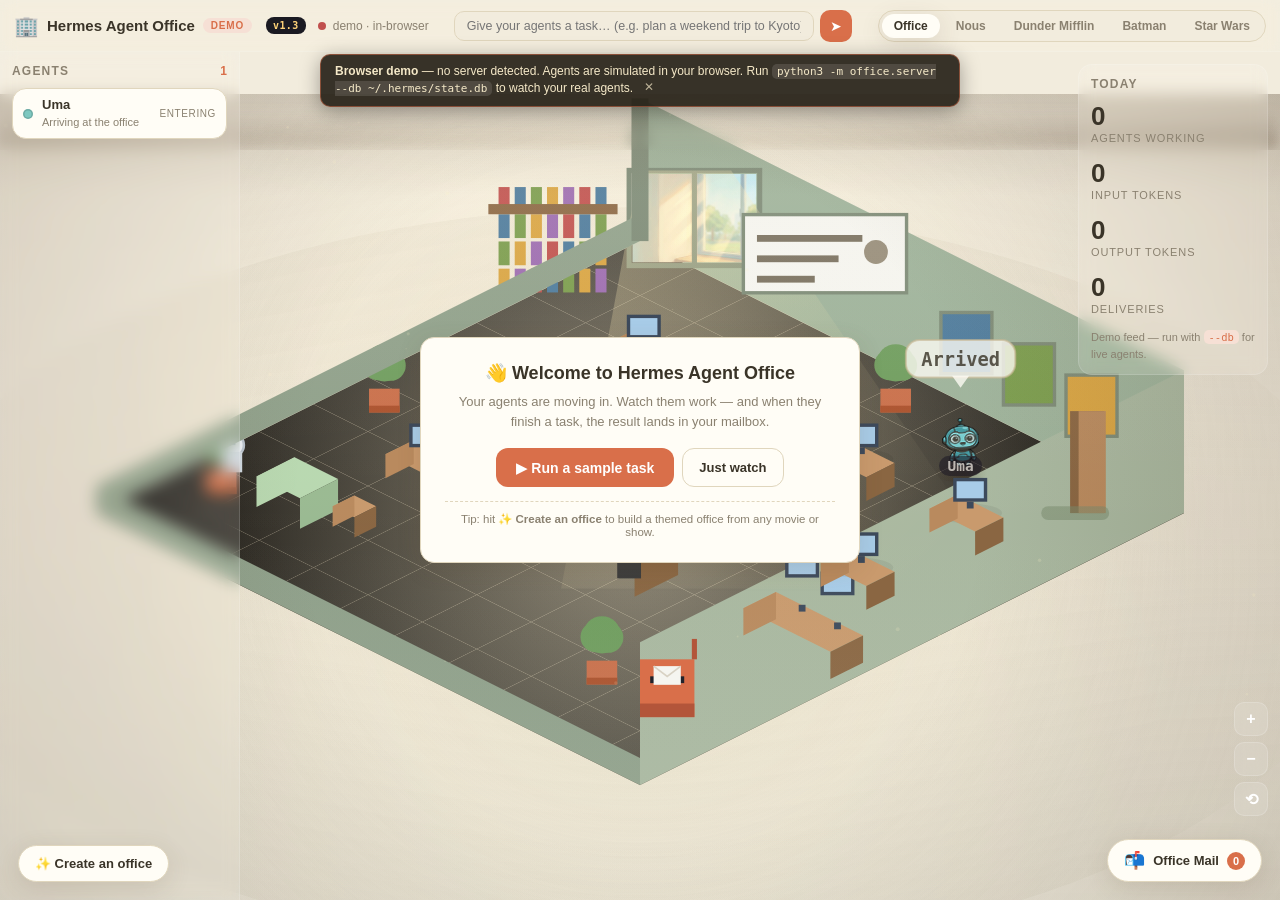
==== web/index.html @ 5b78d140 "fix: force fresh assets — bump cache-bust ?v= to new timestamp, SW fetch cache:no-store + updateViaC" ====
<!DOCTYPE html>
<html lang="en">
<head>
<script>
// force-fresh: drop any stale service worker or cached shell from older builds
(function () {
  if ('serviceWorker' in navigator) {
    navigator.serviceWorker.getRegistrations().then(function (rs) {
      rs.forEach(function (r) { r.unregister(); });
    });
  }
  if ('caches' in window) {
    caches.keys().then(function (ks) {
      ks.forEach(function (k) { caches.delete(k); });
    });
  }
})();
</script>

<meta charset="utf-8">
<meta name="viewport" content="width=device-width, initial-scale=1">
<title>Hermes Agent Office</title>
<link rel="stylesheet" href="style.css?v=1787906982">
<meta property="og:type" content="website">
<meta property="og:title" content="Hermes Agent Office — watch your agents work">
<meta property="og:description" content="Your Hermes agents get an office: 3 art styles, custom offices from any movie or show, real-time work, deliveries in your mailbox. Open source, zero dependencies.">
<meta property="og:image" content="https://raw.githubusercontent.com/33hodl/hermes-agent-office/master/docs/screenshots/montage.png">
<meta name="twitter:card" content="summary_large_image">
<meta name="twitter:title" content="Hermes Agent Office — watch your agents work">
<meta name="twitter:description" content="3 art styles, custom offices from any movie or show, real-time agent work, deliveries in your mailbox. Open source, zero dependencies.">
<meta name="twitter:image" content="https://raw.githubusercontent.com/33hodl/hermes-agent-office/master/docs/screenshots/montage.png">
<link rel="manifest" href="manifest.json">
<meta name="theme-color" content="#0f1117">
<link rel="icon" href="icon.svg" type="image/svg+xml">
</head>
<body data-theme="office">
  <header id="topbar">
    <div class="brand">
      <span class="brand-mark" id="brand-mark">🏢</span>
      <span class="brand-name">Hermes Agent Office</span>
      <span class="badge source-badge" id="source-badge">demo</span>
    </div>
    <div class="topbar-center">
      <span class="live-dot" id="live-dot"></span>
      <span id="live-label">connecting…</span>
    </div>
    <div class="topbar-task">
      <input id="task-input" type="text" placeholder="Give your agents a task… (e.g. plan a weekend trip to Kyoto)" autocomplete="off" />
      <button id="task-send" title="Assign task (Enter)">➤</button>
    </div>
    <div class="topbar-right">

      <nav class="theme-switcher" id="theme-switcher" title="Pick an office">
      <button data-theme-name="office" class="theme-btn active">Office</button>
      <button data-theme-name="nous" class="theme-btn">Nous</button>
      <button data-theme-name="dunder" class="theme-btn">Dunder Mifflin</button>
      <button data-theme-name="batman" class="theme-btn">Batman</button>
      <button data-theme-name="starwars" class="theme-btn">Star Wars</button>
      </nav>
    </div>
  </header>

  <main id="layout">
    <aside id="roster" class="panel">
      <div class="panel-head">
        <h2>Agents</h2>
        <span class="panel-sub" id="roster-count">0</span>
      </div>
      <ul id="roster-list"></ul>
      <div class="panel-foot" id="roster-empty">No agents in the office yet — they're on their way.</div>
    </aside>

    <section id="stage-wrap">
      <div class="zoom-controls">
        <button id="zoom-in" title="Zoom in" aria-label="Zoom in">+</button>
        <button id="zoom-out" title="Zoom out" aria-label="Zoom out">−</button>
        <button id="zoom-reset" title="Reset zoom" aria-label="Reset zoom">⟲</button>
      </div>
      <canvas id="stage"></canvas>
      <div id="stage-hint" class="stage-hint hidden">
        <div class="hint-card">
          <div class="hint-title">The office is open</div>
          <div class="hint-text">Agents will walk in as they start working.
            In demo mode a synthetic day plays out; point the server at your
            Hermes <code>state.db</code> to watch your real agents.</div>
        </div>
      </div>
    </section>

    <aside id="metrics" class="panel">
      <div class="panel-head"><h2>Today</h2></div>
      <div class="metric">
        <div class="metric-value" id="m-working">0</div>
        <div class="metric-label">agents working</div>
      </div>
      <div class="metric">
        <div class="metric-value" id="m-input">0</div>
        <div class="metric-label">input tokens</div>
      </div>
      <div class="metric">
        <div class="metric-value" id="m-output">0</div>
        <div class="metric-label">output tokens</div>
      </div>
      <div class="metric">
        <div class="metric-value" id="m-deliveries">0</div>
        <div class="metric-label">deliveries</div>
      </div>
      <div class="panel-foot" id="mode-note">Demo feed — run with <code>--db</code> for live agents.</div>
    </aside>
  </main>

  <button id="mailbox-btn" class="mailbox-btn" title="Office Mail">
    <span class="mailbox-icon">📬</span>
    <span class="mailbox-label">Office Mail</span>
    <span class="mailbox-count" id="mailbox-count" hidden>0</span>
  </button>

  <div id="toasts"></div>

  <!-- First-run welcome -->
  <div id="welcome" class="welcome hidden">
    <div class="welcome-card">
      <div class="welcome-title">👋 Welcome to Hermes Agent Office</div>
      <div class="welcome-text">Your agents are moving in. Watch them work — and when they finish a task,
        the result lands in your mailbox.</div>
      <div class="welcome-actions">
        <button id="welcome-demo" class="creator-build">▶ Run a sample task</button>
        <button id="welcome-close" class="creator-ghost">Just watch</button>
      </div>
      <div class="welcome-hint">Tip: hit <b>✨ Create an office</b> to build a themed office from any movie or show.</div>
    </div>
  </div>

  <!-- First-run tour -->
  <div id="tour" class="tour hidden">
    <div class="tour-shade"></div>
    <div class="tour-card" id="tour-card">
      <div class="tour-title" id="tour-title"></div>
      <div class="tour-text" id="tour-text"></div>
      <div class="tour-actions">
        <button id="tour-prev" class="creator-ghost hidden">← Back</button>
        <button id="tour-next" class="creator-build">Next →</button>
        <button id="tour-skip" class="creator-ghost">Skip</button>
      </div>
      <div class="tour-dots" id="tour-dots"></div>
    </div>
  </div>

  <!-- Custom office creator -->
  <div id="creator-root"></div>

  <!-- Agent modal -->
  <div id="agent-modal" class="modal hidden" role="dialog" aria-modal="true">
    <div class="modal-backdrop" data-close></div>
    <div class="modal-card agent-card">
      <button class="modal-close" data-close aria-label="Close">✕</button>
      <div class="agent-head">
        <div class="agent-avatar" id="am-avatar"></div>
        <div class="agent-id">
          <div class="agent-name" id="am-name"></div>
          <div class="agent-meta" id="am-meta"></div>
        </div>
        <span class="status-pill" id="am-status"></span>
      </div>
      <div class="agent-now" id="am-now"></div>
      <div class="agent-task" id="am-task"></div>
      <div class="agent-tokens">
        <div class="token-box"><span class="token-num" id="am-tin">0</span><span class="token-lbl">input</span></div>
        <div class="token-box"><span class="token-num" id="am-tout">0</span><span class="token-lbl">output</span></div>
      </div>
      <div class="agent-section-title">Activity plan</div>
      <ol class="steps" id="am-steps"></ol>
      <div class="agent-section-title">Loadout</div>
      <div class="chips" id="am-tools"></div>
      <div class="agent-section-title">Recent deliveries</div>
      <div id="am-log" class="agent-log"></div>
    </div>
  </div>

  <!-- Mailbox modal -->
  <div id="mail-modal" class="modal hidden" role="dialog" aria-modal="true">
    <div class="modal-backdrop" data-close></div>
    <div class="modal-card mail-card">
      <button class="modal-close" data-close aria-label="Close">✕</button>
      <h2 class="mail-title">📬 Office Mail</h2>
      <ul id="mail-list" class="mail-list"></ul>
      <div id="mail-empty" class="mail-empty hidden">Nothing here yet — when an agent finishes a task, the work lands in your mailbox.</div>
    </div>
  </div>

  <script src="custom.js?v=1787906982"></script>
  <script src="creator-html.js?v=1787906982"></script>
  <script src="engine.js?v=1787906982"></script>
  <script src="office-renderer.js?v=1787906982"></script>
  <script src="nous-renderer.js?v=1787906982"></script>
  <script src="dunder-renderer.js?v=1787906982"></script>
  <script src="creator.js?v=1787906982"></script>
  <script src="demo-feed.js?v=1787906982"></script>
  <script src="app.js?v=1787906982"></script>
  <script>
    if ('serviceWorker' in navigator) {
      window.addEventListener('load', () => navigator.serviceWorker.register('sw.js', { updateViaCache: 'none' }).catch(() => {}));
    }
  </script>
</body>
</html>
---- web/style.css ----
/* Hermes Agent Office — chrome styles. Themes swap CSS variables below;
   the canvas itself is themed from JS (web/app.js). */

* { box-sizing: border-box; margin: 0; padding: 0; }

:root {
  --bg: #f2ecdd;
  --panel-bg: #fffdf6;
  --panel-border: #e0d6bd;
  --text: #3a3428;
  --text-dim: #8a8170;
  --accent: #d96f4a;
  --accent-soft: #f6e0d5;
  --good: #4c9a62;
  --bad: #c0504d;
  --shadow: 0 6px 24px rgba(90, 70, 40, .14);
  --radius: 14px;
  --mono: ui-monospace, "SF Mono", "Cascadia Code", Menlo, Consolas, monospace;
  --sans: -apple-system, "Segoe UI", Roboto, "Helvetica Neue", Arial, sans-serif;
}

body[data-theme="nous"] {
  --bg: #0a0a10;
  --panel-bg: #12121b;
  --panel-border: #26263a;
  --text: #e8e8f0;
  --text-dim: #7d7d95;
  --accent: #4d7cf6;
  --accent-soft: #141b33;
  --good: #4ade80;
  --bad: #f87171;
  --shadow: 0 8px 30px rgba(0, 0, 0, .55);
  --radius: 10px;
}

body[data-theme="dunder"] {
  --bg: #d8cdb2;
  --panel-bg: #f5f0e3;
  --panel-border: #c4b693;
  --text: #3d3526;
  --text-dim: #8d8368;
  --accent: #c07c2b;
  --accent-soft: #f0e2c8;
  --good: #4c7a4c;
  --bad: #a33b2e;
  --shadow: 0 6px 24px rgba(80, 60, 30, .18);
  --radius: 8px;
}

html, body { height: 100%; }
body {
  background: var(--bg);
  overflow: hidden;
  color: var(--text);
  font-family: var(--sans);
  overflow: hidden;
  transition: background .35s ease, color .35s ease;
}

/* ---------- top bar ---------- */
#topbar {
  display: flex; align-items: center; justify-content: space-between;
  gap: 12px; padding: 8px 14px;
  background: rgba(255,255,255,0.10);
  -webkit-backdrop-filter: blur(8px) saturate(1.15);
  backdrop-filter: blur(8px) saturate(1.15);
  border-bottom: 1px solid rgba(255,255,255,0.12);
  height: 52px;
}
.brand { display: flex; align-items: center; gap: 8px; min-width: 0; }
.brand-mark { font-size: 20px; }
.brand-name { font-weight: 700; font-size: 15px; white-space: nowrap; }
.source-badge {
  font-size: 10px; text-transform: uppercase; letter-spacing: .08em;
  background: var(--accent-soft); color: var(--accent);
  border-radius: 999px; padding: 2px 8px; font-weight: 700;
}
.topbar-center { display: flex; align-items: center; gap: 7px; color: var(--text-dim); font-size: 12px; }
.live-dot { width: 8px; height: 8px; border-radius: 50%; background: var(--text-dim); }
.live-dot.live { background: var(--good); box-shadow: 0 0 8px var(--good); }
.live-dot.dead { background: var(--bad); }
.theme-switcher { display: flex; gap: 4px; background: var(--bg); border: 1px solid var(--panel-border); border-radius: 999px; padding: 3px; }
.theme-btn {
  border: 0; background: transparent; color: var(--text-dim);
  font-size: 12px; font-weight: 600; padding: 5px 12px; border-radius: 999px;
  cursor: pointer; transition: all .15s ease;
}
.theme-btn:hover { color: var(--text); }
.theme-btn.active { background: var(--panel-bg); color: var(--text); box-shadow: var(--shadow); }

/* ---------- layout ---------- */
#layout {
  position: relative;
  display: grid;
  grid-template-columns: 240px 1fr 200px;
  height: calc(100vh - 52px);
}
#layout > * { z-index: 2; }

#stage { display: block; width: 100%; height: 100%; }
#roster, #metrics {
  overflow-y: auto;
  padding: 12px;
  background: rgba(255,255,255,0.14);
  -webkit-backdrop-filter: blur(8px) saturate(1.15);
  backdrop-filter: blur(8px) saturate(1.15);
  border-right: 1px solid rgba(255,255,255,0.14);
}
#metrics {
  position: absolute;
  top: 12px;
  right: 12px;
  width: 190px;
  max-height: calc(100% - 24px);
  overflow-y: auto;
  padding: 12px;
  background: rgba(255,255,255,0.14);
  -webkit-backdrop-filter: blur(8px) saturate(1.15);
  backdrop-filter: blur(8px) saturate(1.15);
  border: 1px solid rgba(255,255,255,0.14);
  border-radius: 14px;
  z-index: 3;
}
#stage-wrap {
  position: absolute;
  inset: 42px 0 0 0;
  overflow: hidden;
  z-index: 1;
}
#stage { display: block; width: 100%; height: 100%; }
#stage {
  position: absolute;
  inset: 0;
  display: block;
  width: 100%;
  height: 100%;
}

.panel-head { display: flex; align-items: baseline; justify-content: space-between; margin-bottom: 10px; }
.panel-head h2 { font-size: 12px; text-transform: uppercase; letter-spacing: .1em; color: var(--text-dim); font-weight: 700; }
.panel-sub { font-size: 12px; color: var(--accent); font-weight: 700; }
.panel-foot { font-size: 11px; color: var(--text-dim); margin-top: 12px; line-height: 1.5; }
.panel-foot code, .hint-text code { background: var(--accent-soft); color: var(--accent); padding: 1px 5px; border-radius: 5px; font-family: var(--mono); font-size: 10.5px; }

/* roster */
#roster-list { list-style: none; display: flex; flex-direction: column; gap: 6px; }
.roster-item {
  display: flex; gap: 9px; align-items: center;
  background: var(--panel-bg); border: 1px solid var(--panel-border);
  border-radius: var(--radius); padding: 8px 10px; cursor: pointer;
  transition: border-color .15s ease, transform .1s ease;
}
.roster-item:hover { border-color: var(--accent); transform: translateX(2px); }
.roster-item .dot { width: 10px; height: 10px; border-radius: 50%; flex: none; box-shadow: inset 0 0 0 1.5px rgba(0,0,0,.15); }
.roster-item .r-info { min-width: 0; flex: 1; }
.roster-item .r-name { font-size: 13px; font-weight: 700; display: flex; align-items: center; gap: 6px; }
.roster-item .r-status { font-size: 11px; color: var(--text-dim); white-space: nowrap; overflow: hidden; text-overflow: ellipsis; }
.roster-item .r-state { font-size: 10px; text-transform: uppercase; letter-spacing: .06em; color: var(--text-dim); }
.roster-item .r-state.working { color: var(--accent); }
.roster-item .r-state.idle { color: var(--text-dim); }
.roster-item .r-state.thinking, .roster-item .r-state.tool { color: var(--good); }

/* metrics */
.metric { margin-bottom: 14px; }
.metric-value { font-size: 26px; font-weight: 800; font-variant-numeric: tabular-nums; }
.metric-label { font-size: 11px; text-transform: uppercase; letter-spacing: .08em; color: var(--text-dim); }

/* ---------- stage hint ---------- */
.stage-hint {
  position: absolute; inset: 0; display: flex; align-items: center; justify-content: center;
  pointer-events: none;
}
.hint-card {
  background: var(--panel-bg); border: 1px solid var(--panel-border);
  border-radius: var(--radius); padding: 18px 22px; max-width: 340px;
  box-shadow: var(--shadow); text-align: center;
}
.hint-title { font-weight: 800; font-size: 15px; margin-bottom: 6px; }
.hint-text { font-size: 12.5px; color: var(--text-dim); line-height: 1.55; }
.hidden { display: none !important; }

/* ---------- mailbox widget ---------- */
.mailbox-btn {
  position: fixed; right: 18px; bottom: 18px; z-index: 40;
  display: flex; align-items: center; gap: 8px;
  background: var(--panel-bg); color: var(--text);
  border: 1px solid var(--panel-border); border-radius: 999px;
  padding: 10px 16px; cursor: pointer; box-shadow: var(--shadow);
  font-size: 13px; font-weight: 700; font-family: var(--sans);
  transition: transform .12s ease, border-color .15s ease;
}
.mailbox-btn:hover { transform: translateY(-2px); border-color: var(--accent); }
.mailbox-icon { font-size: 17px; }
.mailbox-count {
  background: var(--accent); color: #fff; border-radius: 999px;
  font-size: 11px; min-width: 18px; height: 18px; display: inline-flex;
  align-items: center; justify-content: center; padding: 0 5px; font-weight: 800;
}

/* ---------- toasts ---------- */
#toasts { position: fixed; right: 18px; bottom: 72px; z-index: 50; display: flex; flex-direction: column; gap: 8px; }
.toast {
  display: flex; gap: 10px; align-items: flex-start;
  background: var(--panel-bg); border: 1px solid var(--panel-border);
  border-left: 4px solid var(--accent);
  border-radius: var(--radius); box-shadow: var(--shadow);
  padding: 10px 14px; width: 300px; animation: toast-in .25s ease;
}
.toast .t-avatar { width: 30px; height: 30px; border-radius: 50%; flex: none; display: flex; align-items: center; justify-content: center; font-size: 15px; color: #fff; font-weight: 800; }
.toast .t-title { font-weight: 800; font-size: 12.5px; }
.toast .t-sub { font-size: 11.5px; color: var(--text-dim); line-height: 1.4; margin-top: 2px; }
@keyframes toast-in { from { opacity: 0; transform: translateY(8px); } to { opacity: 1; transform: none; } }
.toast.out { opacity: 0; transform: translateY(6px); transition: all .3s ease; }

/* ---------- modals ---------- */
.modal { position: fixed; inset: 0; z-index: 60; display: flex; align-items: center; justify-content: center; }
.modal-backdrop { position: absolute; inset: 0; background: rgba(20, 16, 8, .45); backdrop-filter: blur(2px); }
.modal-card {
  position: relative; background: var(--panel-bg); color: var(--text);
  border: 1px solid var(--panel-border); border-radius: var(--radius);
  box-shadow: var(--shadow); width: min(480px, calc(100vw - 40px));
  max-height: min(620px, calc(100vh - 60px)); overflow-y: auto; padding: 20px;
  animation: modal-in .18s ease;
}
@keyframes modal-in { from { opacity: 0; transform: scale(.97) translateY(6px); } to { opacity: 1; transform: none; } }
.modal-close {
  position: absolute; top: 10px; right: 12px; border: 0; background: transparent;
  color: var(--text-dim); font-size: 15px; cursor: pointer; padding: 4px 6px; border-radius: 8px;
}
.modal-close:hover { color: var(--text); background: var(--accent-soft); }

/* agent modal */
.agent-head { display: flex; gap: 14px; align-items: center; margin-bottom: 12px; }
.agent-avatar {
  width: 58px; height: 58px; border-radius: 16px; flex: none;
  display: flex; align-items: center; justify-content: center;
  font-size: 30px; color: #fff; font-weight: 800;
  box-shadow: inset 0 0 0 2px rgba(255,255,255,.25);
}
.agent-name { font-size: 19px; font-weight: 800; }
.agent-meta { font-size: 12px; color: var(--text-dim); margin-top: 2px; }
.status-pill {
  margin-left: auto; font-size: 11px; font-weight: 800; text-transform: uppercase;
  letter-spacing: .06em; padding: 4px 10px; border-radius: 999px;
  background: var(--accent-soft); color: var(--accent); white-space: nowrap;
}
.status-pill.working { background: var(--accent-soft); color: var(--accent); }
.status-pill.idle { background: var(--panel-border); color: var(--text-dim); }
.status-pill.thinking, .status-pill.tool { background: rgba(76, 154, 98, .14); color: var(--good); }
.status-pill.delivering { background: rgba(192, 80, 77, .12); color: var(--bad); }
.agent-now { font-size: 13.5px; margin-bottom: 8px; line-height: 1.5; }
.agent-task {
  font-size: 12.5px; color: var(--text-dim); background: var(--bg);
  border: 1px solid var(--panel-border); border-radius: 10px; padding: 8px 12px; margin-bottom: 14px;
  line-height: 1.5;
}
.agent-tokens { display: flex; gap: 8px; margin-bottom: 14px; }
.token-box {
  flex: 1; background: var(--bg); border: 1px solid var(--panel-border);
  border-radius: 10px; padding: 8px 12px; text-align: center;
}
.token-num { font-size: 18px; font-weight: 800; font-variant-numeric: tabular-nums; display: block; }
.token-lbl { font-size: 10px; text-transform: uppercase; letter-spacing: .08em; color: var(--text-dim); }
.agent-section-title { font-size: 11px; text-transform: uppercase; letter-spacing: .1em; color: var(--text-dim); font-weight: 700; margin: 10px 0 6px; }
.steps { list-style: none; display: flex; flex-direction: column; gap: 4px; }
.steps li { font-size: 12.5px; display: flex; align-items: center; gap: 8px; color: var(--text-dim); }
.steps li.done { color: var(--text); }
.steps li .step-mark { width: 16px; height: 16px; border-radius: 50%; border: 1.5px solid var(--panel-border); display: inline-flex; align-items: center; justify-content: center; font-size: 9px; flex: none; }
.steps li.done .step-mark { background: var(--good); border-color: var(--good); color: #fff; }
.steps li.now .step-mark { border-color: var(--accent); animation: pulse 1.2s infinite; }
@keyframes pulse { 50% { box-shadow: 0 0 0 4px var(--accent-soft); } }
.chips { display: flex; flex-wrap: wrap; gap: 6px; }
.chips .chip {
  font-size: 11px; font-weight: 600; background: var(--accent-soft); color: var(--accent);
  border-radius: 999px; padding: 4px 10px; font-family: var(--mono);
}

/* mail modal */
.mail-title { font-size: 17px; margin-bottom: 12px; }
.mail-list { list-style: none; display: flex; flex-direction: column; gap: 8px; }
.mail-item {
  border: 1px solid var(--panel-border); border-radius: var(--radius);
  padding: 10px 12px; cursor: pointer; background: var(--panel-bg);
  transition: border-color .15s ease;
}
.mail-item:hover { border-color: var(--accent); }
.mail-item.unread { border-left: 4px solid var(--accent); }
.mail-item .m-head { display: flex; align-items: center; gap: 8px; margin-bottom: 5px; }
.mail-item .m-avatar { width: 22px; height: 22px; border-radius: 50%; color: #fff; font-size: 11px; font-weight: 800; display: inline-flex; align-items: center; justify-content: center; flex: none; }
.mail-item .m-agent { font-weight: 800; font-size: 12.5px; }
.mail-item .m-when { margin-left: auto; font-size: 11px; color: var(--text-dim); }
.mail-item .m-title { font-size: 12.5px; font-weight: 700; margin-bottom: 3px; }
.mail-item .m-content { font-size: 12px; color: var(--text-dim); line-height: 1.5; display: -webkit-box; -webkit-line-clamp: 3; -webkit-box-orient: vertical; overflow: hidden; }
.mail-item.open .m-content { -webkit-line-clamp: unset; }
.mail-empty { font-size: 13px; color: var(--text-dim); text-align: center; padding: 30px 10px; line-height: 1.6; }

/* responsive */
@media (max-width: 900px) {
  #layout { grid-template-columns: 190px 1fr; }
  #metrics { display: none; }
  .brand-name { display: none; }
}

/* ---------- per-theme typography accents ---------- */
body[data-theme="nous"] {
  --sans: ui-monospace, "SF Mono", "Cascadia Code", Menlo, Consolas, monospace;
  --mono: ui-monospace, "SF Mono", "Cascadia Code", Menlo, Consolas, monospace;
}
body[data-theme="nous"] .brand-name { letter-spacing: .12em; text-transform: uppercase; font-size: 13px; }
body[data-theme="nous"] .panel-head h2 { color: var(--accent); letter-spacing: .18em; }
body[data-theme="nous"] #topbar { border-bottom-color: #26263a; }
body[data-theme="nous"] .mailbox-btn { border-color: #3a3a5a; }

body[data-theme="dunder"] {
  --sans: "Trebuchet MS", "Segoe UI", Roboto, sans-serif;
}
body[data-theme="dunder"] .brand-name { font-weight: 800; letter-spacing: .02em; }
body[data-theme="dunder"] .panel-head h2 { font-family: var(--mono); letter-spacing: .14em; }
body[data-theme="dunder"] #topbar { border-bottom: 3px solid #a3764a; }
body[data-theme="dunder"] .roster-item { border-radius: 6px; border-width: 2px; }
body[data-theme="dunder"] .mailbox-btn { border-radius: 10px; border-width: 2px; border-color: #a3764a; }

body[data-theme="office"] .brand-name { font-weight: 800; }

/* ---------- creator panel ---------- */
#creator-btn-wrap { position: fixed; left: 18px; bottom: 18px; z-index: 40; }
.creator-btn {
  background: var(--panel-bg); color: var(--text);
  border: 1px solid var(--panel-border); border-radius: 999px;
  padding: 10px 16px; cursor: pointer; box-shadow: var(--shadow);
  font-size: 13px; font-weight: 700; font-family: var(--sans);
  transition: transform .12s ease, border-color .15s ease;
}
.creator-btn:hover { transform: translateY(-2px); border-color: var(--accent); }
.creator-card { width: min(560px, calc(100vw - 40px)); }
.creator-title { font-size: 19px; margin-bottom: 4px; }
.creator-sub { font-size: 12.5px; color: var(--text-dim); margin-bottom: 16px; line-height: 1.5; }
.creator-field { margin-bottom: 12px; }
.creator-field label { display: block; font-size: 11.5px; font-weight: 700; text-transform: uppercase; letter-spacing: .06em; color: var(--text-dim); margin-bottom: 5px; }
.creator-field .dim { text-transform: none; letter-spacing: 0; font-weight: 500; color: var(--text-dim); }
.creator-field input[type="text"], .creator-field select {
  width: 100%; padding: 9px 11px; border-radius: 10px;
  border: 1px solid var(--panel-border); background: var(--bg); color: var(--text);
  font-size: 13.5px; font-family: var(--sans); outline: none;
}
.creator-field input[type="text"]:focus, .creator-field select:focus { border-color: var(--accent); }
.creator-field input[type="color"] { width: 100%; height: 38px; border: 1px solid var(--panel-border); border-radius: 10px; background: var(--bg); cursor: pointer; padding: 3px; }
.creator-row { display: flex; gap: 10px; }
.creator-row .creator-field { flex: 1; }
.check-row { display: flex !important; align-items: center; gap: 8px; font-size: 13px !important; text-transform: none !important; letter-spacing: 0 !important; color: var(--text) !important; font-weight: 600 !important; cursor: pointer; }
.check-row input { width: 16px; height: 16px; accent-color: var(--accent); }
.creator-actions { display: flex; gap: 8px; margin-top: 16px; flex-wrap: wrap; }
.creator-build {
  background: var(--accent); color: #fff; border: 0; border-radius: 12px;
  padding: 11px 20px; font-size: 14px; font-weight: 800; cursor: pointer;
  font-family: var(--sans); transition: transform .12s ease, opacity .15s ease;
}
.creator-build:hover { transform: translateY(-1px); }
.creator-build:disabled { opacity: .55; cursor: wait; }
.creator-ghost {
  background: var(--panel-bg); color: var(--text); border: 1px solid var(--panel-border);
  border-radius: 12px; padding: 11px 16px; font-size: 13px; font-weight: 700; cursor: pointer;
  font-family: var(--sans);
}
.creator-ghost:hover { border-color: var(--accent); }
.creator-status { margin-top: 12px; font-size: 12.5px; color: var(--text-dim); min-height: 16px; line-height: 1.5; }
.creator-status.err { color: var(--bad); }
.creator-tip { margin-top: 14px; font-size: 11.5px; color: var(--text-dim); border-top: 1px dashed var(--panel-border); padding-top: 10px; line-height: 1.5; }

/* topbar right cluster */
.topbar-right { display: flex; align-items: center; gap: 8px; }
.mute-btn:hover { color: var(--text); background: var(--accent-soft); }

/* welcome overlay */
.welcome { position: fixed; inset: 0; z-index: 55; display: flex; align-items: center; justify-content: center; }
.welcome-card {
  background: var(--panel-bg); border: 1px solid var(--panel-border); border-radius: var(--radius);
  box-shadow: var(--shadow); width: min(440px, calc(100vw - 40px)); padding: 24px; text-align: center;
  animation: modal-in .2s ease;
}
.welcome-title { font-size: 18px; font-weight: 800; margin-bottom: 8px; }
.welcome-text { font-size: 13px; color: var(--text-dim); line-height: 1.55; margin-bottom: 16px; }
.welcome-actions { display: flex; gap: 8px; justify-content: center; margin-bottom: 14px; }
.welcome-hint { font-size: 11.5px; color: var(--text-dim); border-top: 1px dashed var(--panel-border); padding-top: 10px; }
.visitor-chip {
  font-size: 9px; text-transform: uppercase; letter-spacing: .05em; font-weight: 800;
  background: rgba(180,130,40,.16); color: #b07f1e; border-radius: 6px; padding: 1px 5px; margin-left: 4px;
  vertical-align: 1px;
}

.agent-log { display: flex; flex-direction: column; gap: 4px; }
.log-row { font-size: 12px; color: var(--text); background: var(--bg); border: 1px solid var(--panel-border); border-radius: 8px; padding: 6px 9px; line-height: 1.4; }
.log-row.dim { color: var(--text-dim); }
.log-when { color: var(--text-dim); font-size: 10.5px; font-family: var(--mono); margin-right: 8px; }

/* task bar */
.topbar-task { display: flex; align-items: center; gap: 6px; margin-left: auto; margin-right: 14px; }
.topbar-task input {
  width: min(360px, 30vw); background: var(--bg); color: var(--text);
  border: 1px solid var(--panel-border); border-radius: 10px; padding: 7px 12px;
  font-size: 12.5px; outline: none; transition: border-color .15s;
}
.topbar-task input:focus { border-color: var(--accent, #d96f4a); }
#task-send {
  background: var(--accent, #d96f4a); color: #fff; border: 0; border-radius: 10px;
  width: 32px; height: 32px; font-size: 14px; cursor: pointer;
}
#task-send:hover { filter: brightness(1.1); }

/* tour */
.tour { position: fixed; inset: 0; z-index: 60; }
.tour-shade { position: absolute; inset: 0; background: rgba(10,10,16,.55); }
.tour-card {
  position: fixed; left: 50%; bottom: 40px; transform: translateX(-50%);
  background: var(--panel-bg); border: 1px solid var(--panel-border); border-radius: var(--radius);
  box-shadow: var(--shadow); width: min(430px, calc(100vw - 40px)); padding: 20px 22px; z-index: 2;
  animation: modal-in .18s ease;
}
.tour-title { font-size: 16px; font-weight: 800; margin-bottom: 6px; }
.tour-text { font-size: 13px; color: var(--text-dim); line-height: 1.55; margin-bottom: 14px; }
.tour-actions { display: flex; gap: 8px; align-items: center; }
.tour-actions .creator-build { margin-left: auto; }
.tour-dots { display: flex; gap: 6px; margin-top: 12px; justify-content: center; }
.tour-dot { width: 7px; height: 7px; border-radius: 50%; background: var(--panel-border); }
.tour-dot.on { background: var(--accent, #d96f4a); }
.tour-spot {
  position: fixed; z-index: 61; border-radius: 12px; pointer-events: none;
  box-shadow: 0 0 0 3px var(--accent, #d96f4a), 0 0 24px rgba(217,111,74,.5);
  animation: pulse-spot 1.2s ease infinite alternate;
}
@keyframes pulse-spot { from { box-shadow: 0 0 0 3px var(--accent, #d96f4a), 0 0 14px rgba(217,111,74,.35); } to { box-shadow: 0 0 0 3px var(--accent, #d96f4a), 0 0 30px rgba(217,111,74,.7); } }

/* mail copy */
.m-actions { margin-top: 8px; }
.m-copy {
  background: transparent; border: 1px solid var(--panel-border); color: var(--text-dim);
  border-radius: 8px; padding: 4px 10px; font-size: 11.5px; cursor: pointer;
}
.m-copy:hover { color: var(--text); border-color: var(--accent, #d96f4a); }

/* responsive */
@media (max-width: 1080px) {
  .topbar-task input { width: 200px; }
}
@media (max-width: 860px) {
  /* single-column mobile layout: office fills everything */
  #layout {
    grid-template-columns: 1fr;
    height: calc(100vh - 96px);
  }
  #roster, #metrics { display: none; }  /* hidden on mobile; agents visible in-canvas */
  #stage-wrap { inset: 96px 0 0 0; }
  #stage { width: 100%; height: 100%; }
  /* topbar: 3 compact rows (brand | task | theme tabs) */
  #topbar {
    flex-wrap: wrap;
    height: auto;
    min-height: 96px;
    padding: 6px 8px;
    gap: 4px 8px;
    align-content: flex-start;
  }
  .brand { flex: 0 0 auto; }
  .brand-name { display: none; }
  .brand-mark { font-size: 18px; }
  #topbar .badge { font-size: 9px; padding: 1px 5px; }
  .topbar-center { order: 2; flex: 1 1 auto; justify-content: flex-start; }
  .topbar-center #live-label { font-size: 10px; white-space: nowrap; }
  .topbar-right { order: 3; flex: 0 0 auto; }
  .topbar-task {
    order: 4;
    flex: 1 1 100%;
    margin: 2px 0 0;
  }
  .topbar-task input {
    width: 100%;
    font-size: 12px;
    padding: 7px 10px;
    border-radius: 10px;
  }
  /* theme tabs: always visible, horizontally scrollable */
  .theme-switcher {
    order: 5;
    flex: 1 1 100%;
    display: flex;
    gap: 6px;
    overflow-x: auto;
    -webkit-overflow-scrolling: touch;
    padding: 2px 0 4px;
    scrollbar-width: none;
  }
  .theme-switcher::-webkit-scrollbar { display: none; }
  .theme-btn {
    flex: 0 0 auto;
    font-size: 11px;
    padding: 5px 12px;
    white-space: nowrap;
  }
  #mute-btn { font-size: 14px; }
  /* zoom controls bigger + reachable */
  .zoom-controls { right: 10px; bottom: 88px; }
  .zoom-controls button { width: 42px; height: 42px; font-size: 20px; }
  /* welcome modal scales to mobile */
  .welcome-card { width: calc(100vw - 32px); padding: 18px; }
  .welcome-title { font-size: 16px; }
  .welcome-text { font-size: 12px; }
  /* offline banner fits */
  .offline-banner { top: 100px; font-size: 10.5px; padding: 6px 10px; max-width: calc(100vw - 20px); }
  /* tour fits */
  .tour-card { width: calc(100vw - 32px); bottom: 16px; }
  /* bottom action buttons stay reachable */
  .bottom-bar { position: fixed; bottom: 0; left: 0; right: 0; z-index: 20; }
}

.offline-banner {
  position: fixed; top: 54px; left: 50%; transform: translateX(-50%); z-index: 50;
  background: rgba(40,34,24,.92); color: #f5e9c8; border: 1px solid rgba(217,111,74,.5);
  border-radius: 10px; padding: 8px 14px; font-size: 12px; max-width: 92vw;
  box-shadow: 0 4px 20px rgba(0,0,0,.35); line-height: 1.45;
}
.offline-banner code { background: rgba(255,255,255,.12); padding: 1px 5px; border-radius: 5px; font-size: 11px; }

.banner-x {
  background: transparent; border: 0; color: inherit; cursor: pointer;
  font-size: 12px; margin-left: 8px; opacity: .7; vertical-align: 1px;
}
.banner-x:hover { opacity: 1; }

/* zoom controls */
.zoom-controls {
  position: absolute;
  right: 12px;
  bottom: 84px;
  display: flex;
  flex-direction: column;
  gap: 6px;
  z-index: 15;
}
.zoom-controls button {
  width: 34px; height: 34px;
  border-radius: 10px;
  border: 1px solid rgba(255,255,255,0.18);
  background: rgba(255,255,255,0.12);
  -webkit-backdrop-filter: blur(8px);
  backdrop-filter: blur(8px);
  color: #fff; font-size: 16px; font-weight: 700;
  cursor: pointer;
}
.zoom-controls button:hover { background: rgba(255,255,255,0.22); }
@media (max-width: 860px) {
  .zoom-controls { right: 8px; bottom: 76px; }
}

.ver-badge {
  display: inline-block;
  margin-left: 6px;
  padding: 1px 7px;
  border-radius: 8px;
  background: #1a1a22;
  color: #ffd479;
  font: 700 10px/1.5 ui-monospace, monospace;
  vertical-align: middle;
  letter-spacing: 0.4px;
}
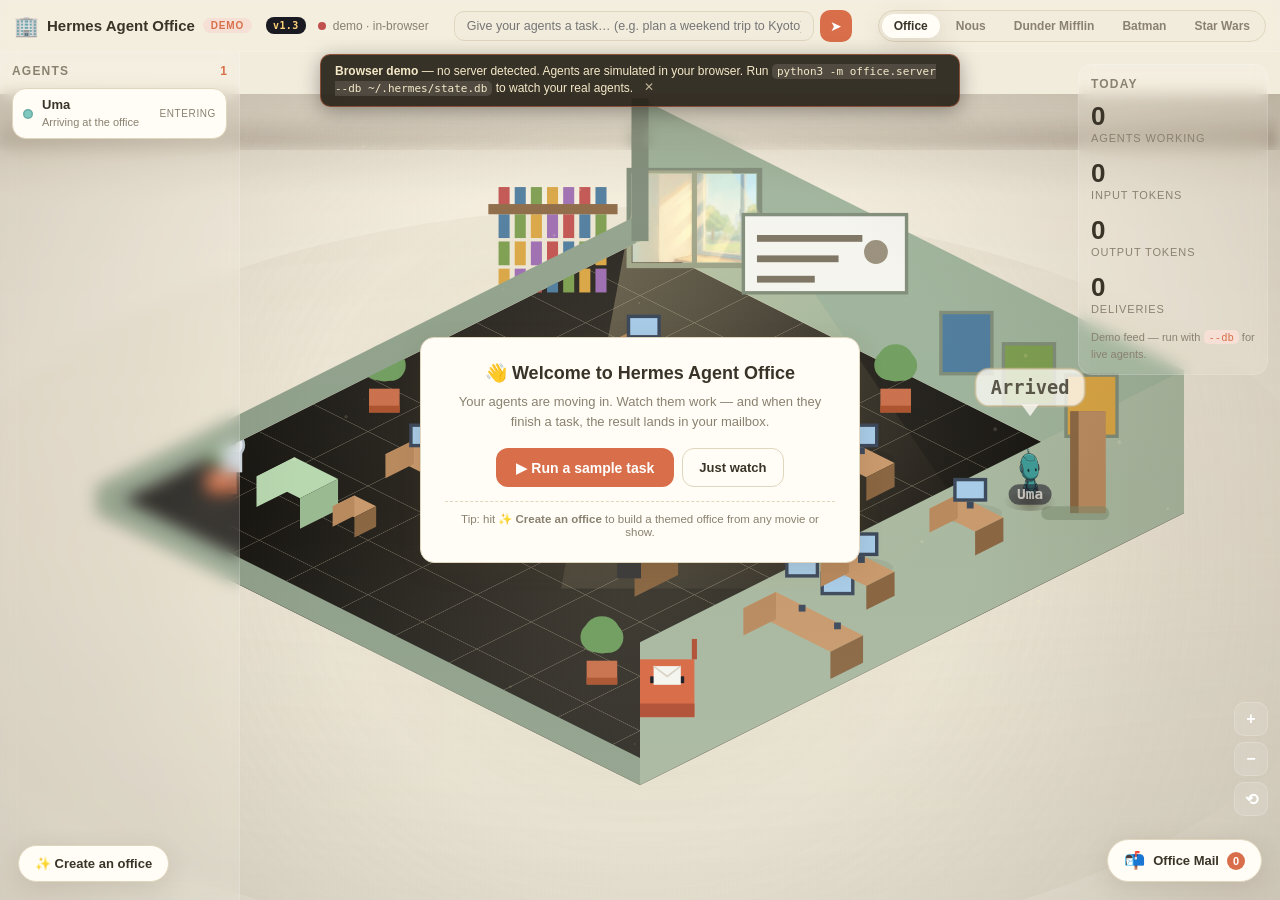
==== commit 199023a4: "feat: unified 34-sprite chibi cast (flat cel style, no capsule fallback), painted Dunder backdrop, s" ====
--- a/web/index.html
+++ b/web/index.html
@@ -20,7 +20,7 @@
 <meta charset="utf-8">
 <meta name="viewport" content="width=device-width, initial-scale=1">
 <title>Hermes Agent Office</title>
-<link rel="stylesheet" href="style.css?v=1787906982">
+<link rel="stylesheet" href="style.css?v=1787961036">
 <meta property="og:type" content="website">
 <meta property="og:title" content="Hermes Agent Office — watch your agents work">
 <meta property="og:description" content="Your Hermes agents get an office: 3 art styles, custom offices from any movie or show, real-time work, deliveries in your mailbox. Open source, zero dependencies.">
@@ -188,15 +188,15 @@
     </div>
   </div>
 
-  <script src="custom.js?v=1787906982"></script>
-  <script src="creator-html.js?v=1787906982"></script>
-  <script src="engine.js?v=1787906982"></script>
-  <script src="office-renderer.js?v=1787906982"></script>
-  <script src="nous-renderer.js?v=1787906982"></script>
-  <script src="dunder-renderer.js?v=1787906982"></script>
-  <script src="creator.js?v=1787906982"></script>
-  <script src="demo-feed.js?v=1787906982"></script>
-  <script src="app.js?v=1787906982"></script>
+  <script src="custom.js?v=1787961036"></script>
+  <script src="creator-html.js?v=1787961036"></script>
+  <script src="engine.js?v=1787961036"></script>
+  <script src="office-renderer.js?v=1787961036"></script>
+  <script src="nous-renderer.js?v=1787961036"></script>
+  <script src="dunder-renderer.js?v=1787961036"></script>
+  <script src="creator.js?v=1787961036"></script>
+  <script src="demo-feed.js?v=1787961036"></script>
+  <script src="app.js?v=1787961036"></script>
   <script>
     if ('serviceWorker' in navigator) {
       window.addEventListener('load', () => navigator.serviceWorker.register('sw.js', { updateViaCache: 'none' }).catch(() => {}));
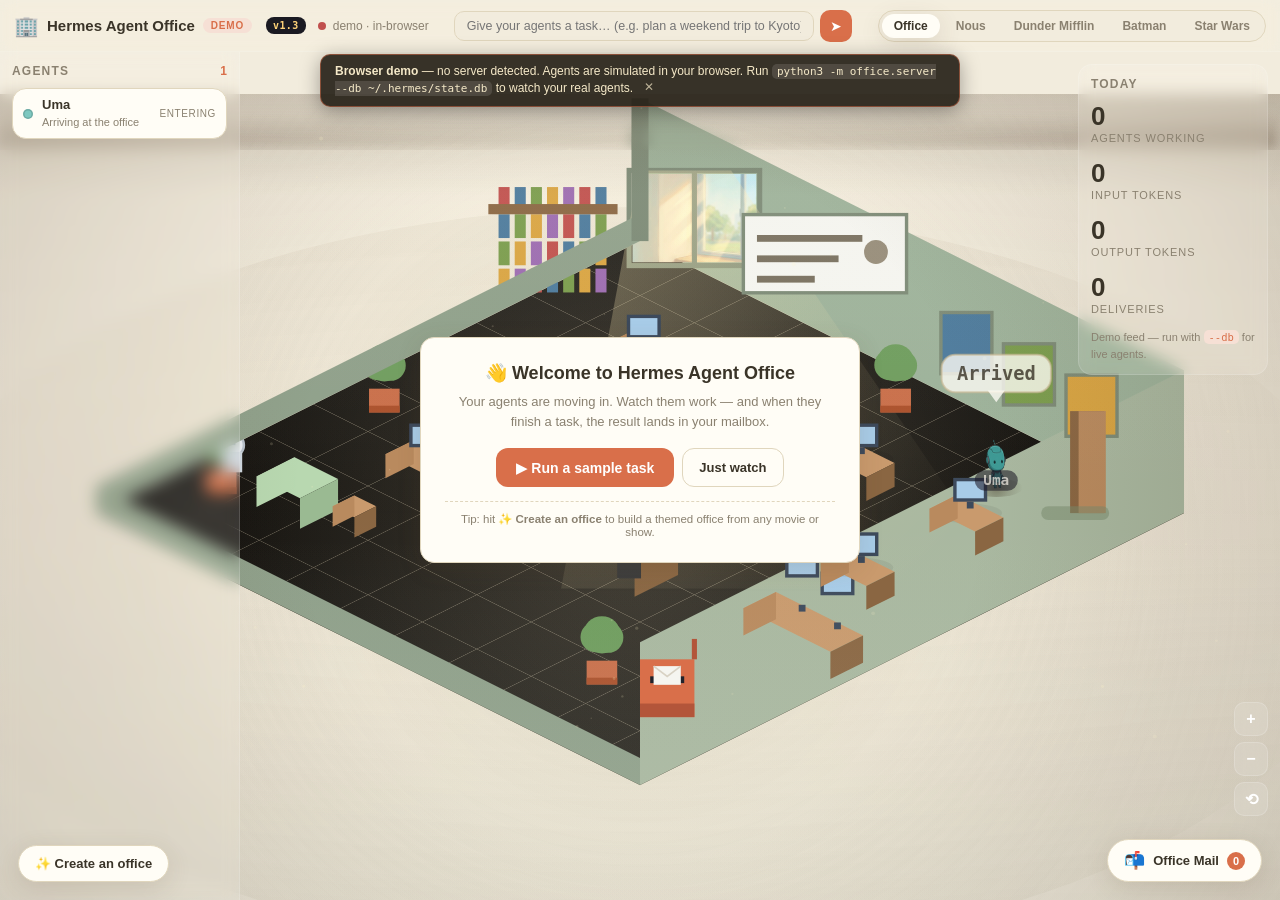
==== commit 08e718a3: "fix: phone viewport — fit the office on screen (was zoomed 2.3x too far, left half off-screen), cap " ====
--- a/web/index.html
+++ b/web/index.html
@@ -20,7 +20,7 @@
 <meta charset="utf-8">
 <meta name="viewport" content="width=device-width, initial-scale=1">
 <title>Hermes Agent Office</title>
-<link rel="stylesheet" href="style.css?v=1787961036">
+<link rel="stylesheet" href="style.css?v=1787962472">
 <meta property="og:type" content="website">
 <meta property="og:title" content="Hermes Agent Office — watch your agents work">
 <meta property="og:description" content="Your Hermes agents get an office: 3 art styles, custom offices from any movie or show, real-time work, deliveries in your mailbox. Open source, zero dependencies.">
@@ -188,15 +188,15 @@
     </div>
   </div>
 
-  <script src="custom.js?v=1787961036"></script>
-  <script src="creator-html.js?v=1787961036"></script>
-  <script src="engine.js?v=1787961036"></script>
-  <script src="office-renderer.js?v=1787961036"></script>
-  <script src="nous-renderer.js?v=1787961036"></script>
-  <script src="dunder-renderer.js?v=1787961036"></script>
-  <script src="creator.js?v=1787961036"></script>
-  <script src="demo-feed.js?v=1787961036"></script>
-  <script src="app.js?v=1787961036"></script>
+  <script src="custom.js?v=1787962472"></script>
+  <script src="creator-html.js?v=1787962472"></script>
+  <script src="engine.js?v=1787962472"></script>
+  <script src="office-renderer.js?v=1787962472"></script>
+  <script src="nous-renderer.js?v=1787962472"></script>
+  <script src="dunder-renderer.js?v=1787962472"></script>
+  <script src="creator.js?v=1787962472"></script>
+  <script src="demo-feed.js?v=1787962472"></script>
+  <script src="app.js?v=1787962472"></script>
   <script>
     if ('serviceWorker' in navigator) {
       window.addEventListener('load', () => navigator.serviceWorker.register('sw.js', { updateViaCache: 'none' }).catch(() => {}));
--- a/web/style.css
+++ b/web/style.css
@@ -510,6 +510,13 @@
   .tour-card { width: calc(100vw - 32px); bottom: 16px; }
   /* bottom action buttons stay reachable */
   .bottom-bar { position: fixed; bottom: 0; left: 0; right: 0; z-index: 20; }
+  /* compact corner buttons so they stop covering the office floor/mailbox */
+  #creator-btn-wrap { left: 10px; bottom: 10px; }
+  .mailbox-btn { right: 10px; bottom: 10px; padding: 8px 13px; font-size: 12px; }
+  .creator-btn { padding: 8px 13px; font-size: 12px; }
+  .mailbox-icon { font-size: 15px; }
+  /* task input placeholder must not overflow the phone screen */
+  .topbar-task input { text-overflow: ellipsis; white-space: nowrap; overflow: hidden; }
 }
 
 .offline-banner {
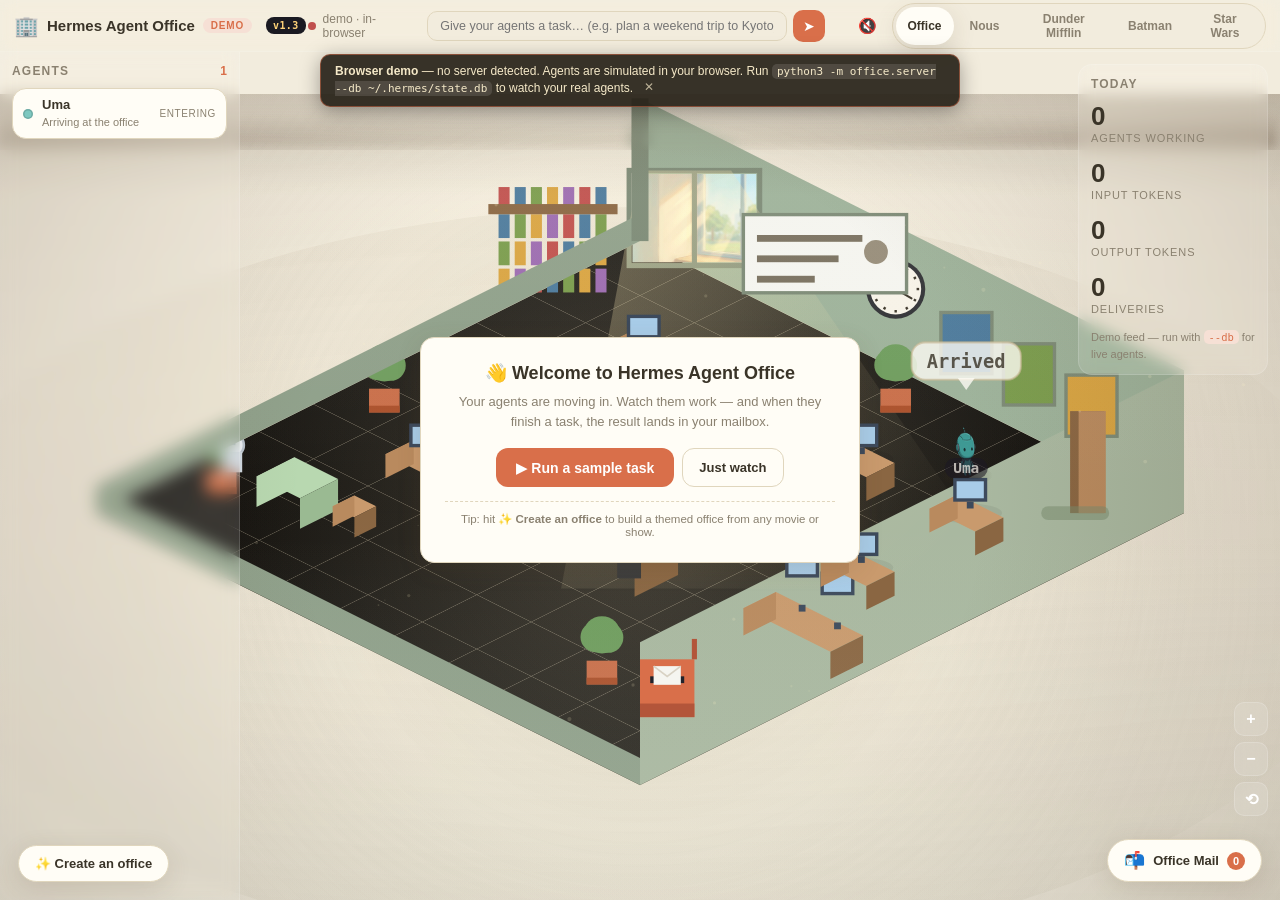
==== commit a710b4ca: "feat: charm pass — synth SFX + working mute button (WebAudio, M toggles), tight bubble copy, wall cl" ====
--- a/web/index.html
+++ b/web/index.html
@@ -20,7 +20,7 @@
 <meta charset="utf-8">
 <meta name="viewport" content="width=device-width, initial-scale=1">
 <title>Hermes Agent Office</title>
-<link rel="stylesheet" href="style.css?v=1787962472">
+<link rel="stylesheet" href="style.css?v=1787974600">
 <meta property="og:type" content="website">
 <meta property="og:title" content="Hermes Agent Office — watch your agents work">
 <meta property="og:description" content="Your Hermes agents get an office: 3 art styles, custom offices from any movie or show, real-time work, deliveries in your mailbox. Open source, zero dependencies.">
@@ -49,7 +49,7 @@
       <button id="task-send" title="Assign task (Enter)">➤</button>
     </div>
     <div class="topbar-right">
-
+      <button id="mute-btn" class="mute-btn" title="Enable sound (M)" aria-pressed="false">🔇</button>
       <nav class="theme-switcher" id="theme-switcher" title="Pick an office">
       <button data-theme-name="office" class="theme-btn active">Office</button>
       <button data-theme-name="nous" class="theme-btn">Nous</button>
@@ -188,15 +188,15 @@
     </div>
   </div>
 
-  <script src="custom.js?v=1787962472"></script>
-  <script src="creator-html.js?v=1787962472"></script>
-  <script src="engine.js?v=1787962472"></script>
-  <script src="office-renderer.js?v=1787962472"></script>
-  <script src="nous-renderer.js?v=1787962472"></script>
-  <script src="dunder-renderer.js?v=1787962472"></script>
-  <script src="creator.js?v=1787962472"></script>
-  <script src="demo-feed.js?v=1787962472"></script>
-  <script src="app.js?v=1787962472"></script>
+  <script src="custom.js?v=1787974600"></script>
+  <script src="creator-html.js?v=1787974600"></script>
+  <script src="engine.js?v=1787974600"></script>
+  <script src="office-renderer.js?v=1787974600"></script>
+  <script src="nous-renderer.js?v=1787974600"></script>
+  <script src="dunder-renderer.js?v=1787974600"></script>
+  <script src="creator.js?v=1787974600"></script>
+  <script src="demo-feed.js?v=1787974600"></script>
+  <script src="app.js?v=1787974600"></script>
   <script>
     if ('serviceWorker' in navigator) {
       window.addEventListener('load', () => navigator.serviceWorker.register('sw.js', { updateViaCache: 'none' }).catch(() => {}));
--- a/web/style.css
+++ b/web/style.css
@@ -369,6 +369,13 @@
 
 /* topbar right cluster */
 .topbar-right { display: flex; align-items: center; gap: 8px; }
+.mute-btn {
+  background: transparent; border: 0; cursor: pointer;
+  font-size: 15px; line-height: 1; padding: 6px 7px; border-radius: 8px;
+  color: var(--text); min-width: 28px; min-height: 28px;
+  display: inline-flex; align-items: center; justify-content: center;
+  transition: background .15s ease;
+}
 .mute-btn:hover { color: var(--text); background: var(--accent-soft); }
 
 /* welcome overlay */
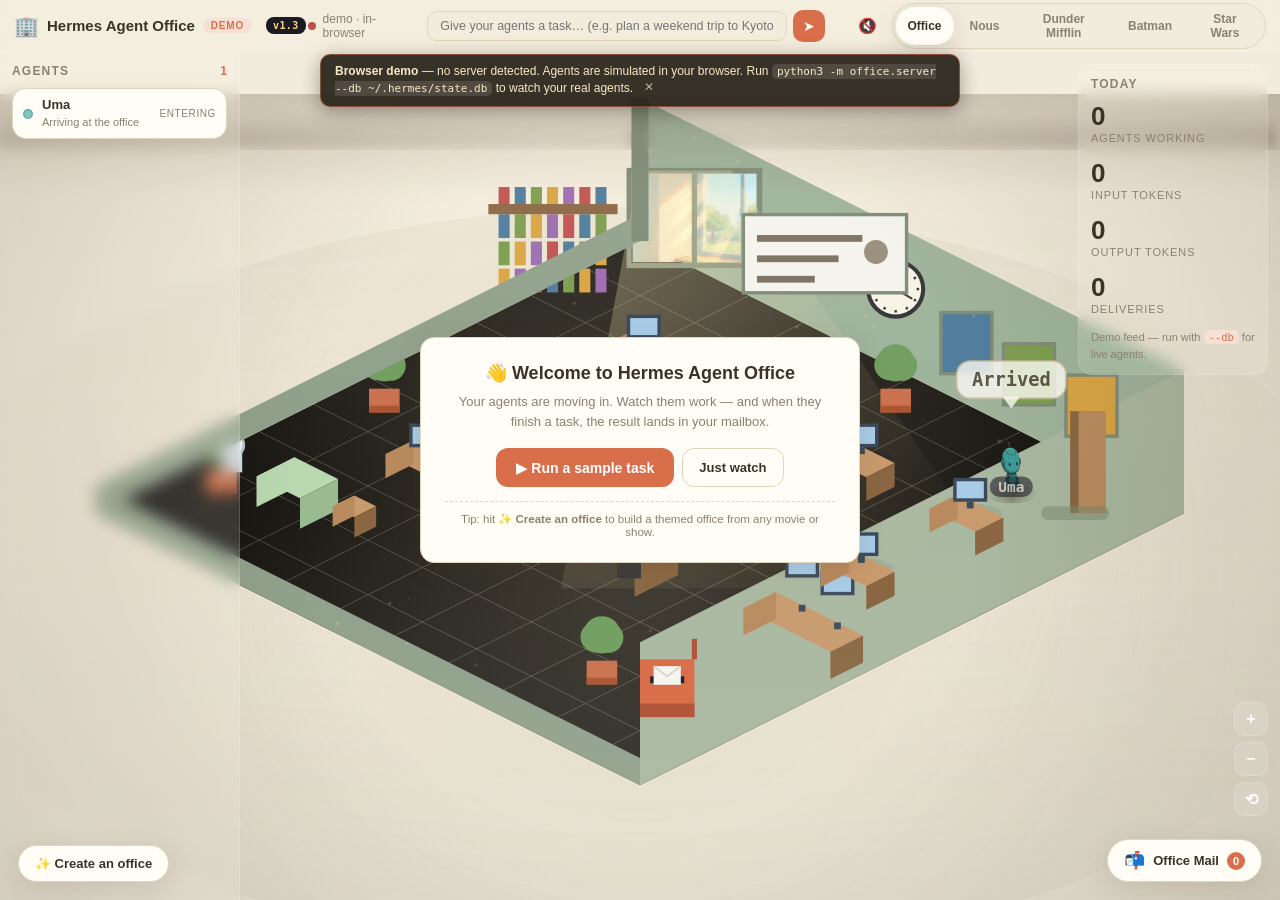
==== commit 1594b23a: "docs: refresh README media to v8 captures (current build w/ clock + mute), bump cache to v=178797490" ====
--- a/web/index.html
+++ b/web/index.html
@@ -20,7 +20,7 @@
 <meta charset="utf-8">
 <meta name="viewport" content="width=device-width, initial-scale=1">
 <title>Hermes Agent Office</title>
-<link rel="stylesheet" href="style.css?v=1787974600">
+<link rel="stylesheet" href="style.css?v=1787975261">
 <meta property="og:type" content="website">
 <meta property="og:title" content="Hermes Agent Office — watch your agents work">
 <meta property="og:description" content="Your Hermes agents get an office: 3 art styles, custom offices from any movie or show, real-time work, deliveries in your mailbox. Open source, zero dependencies.">
@@ -188,15 +188,15 @@
     </div>
   </div>
 
-  <script src="custom.js?v=1787974600"></script>
-  <script src="creator-html.js?v=1787974600"></script>
-  <script src="engine.js?v=1787974600"></script>
-  <script src="office-renderer.js?v=1787974600"></script>
-  <script src="nous-renderer.js?v=1787974600"></script>
-  <script src="dunder-renderer.js?v=1787974600"></script>
-  <script src="creator.js?v=1787974600"></script>
-  <script src="demo-feed.js?v=1787974600"></script>
-  <script src="app.js?v=1787974600"></script>
+  <script src="custom.js?v=1787975261"></script>
+  <script src="creator-html.js?v=1787975261"></script>
+  <script src="engine.js?v=1787975261"></script>
+  <script src="office-renderer.js?v=1787975261"></script>
+  <script src="nous-renderer.js?v=1787975261"></script>
+  <script src="dunder-renderer.js?v=1787975261"></script>
+  <script src="creator.js?v=1787975261"></script>
+  <script src="demo-feed.js?v=1787975261"></script>
+  <script src="app.js?v=1787975261"></script>
   <script>
     if ('serviceWorker' in navigator) {
       window.addEventListener('load', () => navigator.serviceWorker.register('sw.js', { updateViaCache: 'none' }).catch(() => {}));
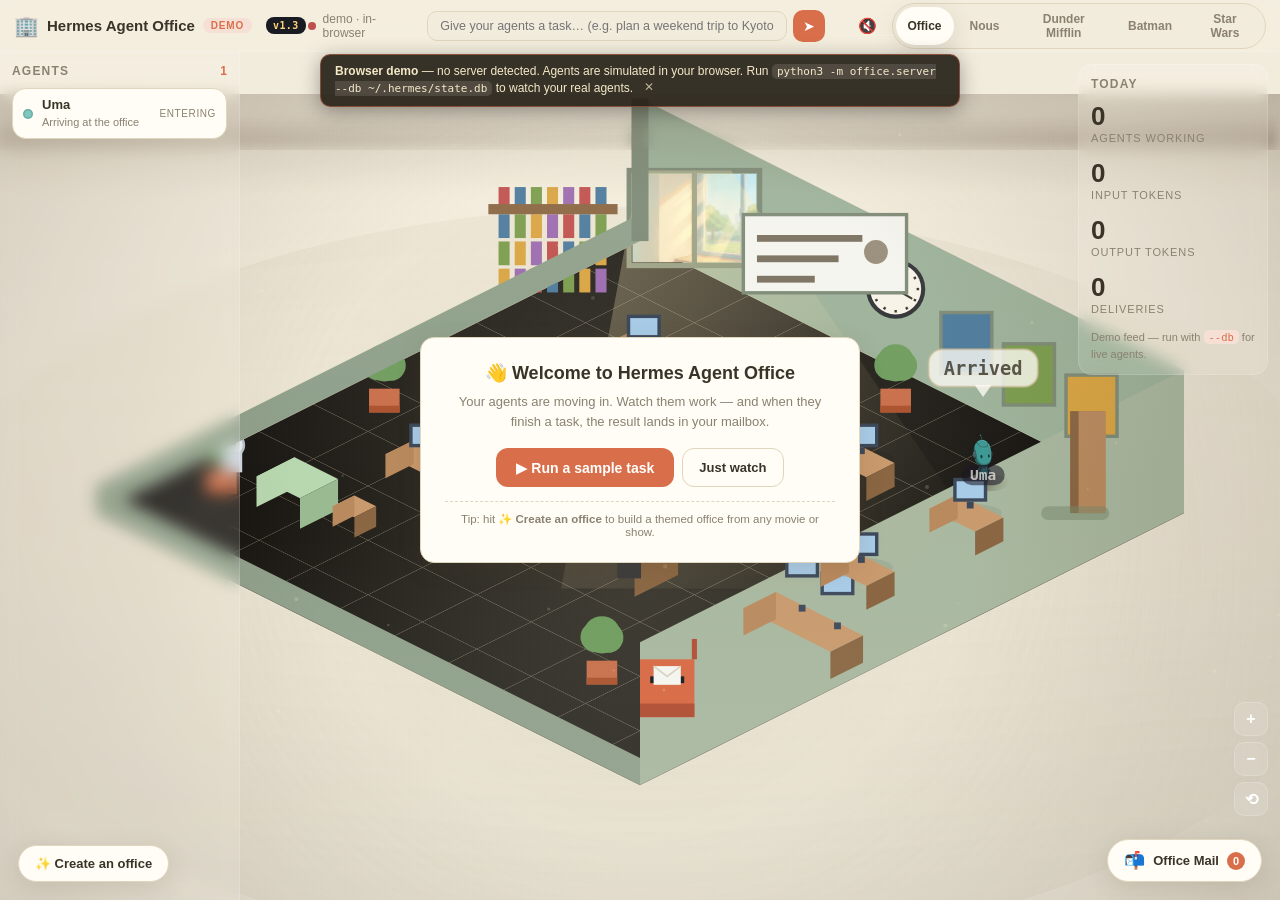
==== commit 74091c1a: "feat: voxel Star Wars theme — procedural cube-built world (blocky floor/wall/desks, cube characters " ====
--- a/web/index.html
+++ b/web/index.html
@@ -20,7 +20,7 @@
 <meta charset="utf-8">
 <meta name="viewport" content="width=device-width, initial-scale=1">
 <title>Hermes Agent Office</title>
-<link rel="stylesheet" href="style.css?v=1787975261">
+<link rel="stylesheet" href="style.css?v=1788131464">
 <meta property="og:type" content="website">
 <meta property="og:title" content="Hermes Agent Office — watch your agents work">
 <meta property="og:description" content="Your Hermes agents get an office: 3 art styles, custom offices from any movie or show, real-time work, deliveries in your mailbox. Open source, zero dependencies.">
@@ -188,15 +188,16 @@
     </div>
   </div>
 
-  <script src="custom.js?v=1787975261"></script>
-  <script src="creator-html.js?v=1787975261"></script>
-  <script src="engine.js?v=1787975261"></script>
-  <script src="office-renderer.js?v=1787975261"></script>
-  <script src="nous-renderer.js?v=1787975261"></script>
-  <script src="dunder-renderer.js?v=1787975261"></script>
-  <script src="creator.js?v=1787975261"></script>
-  <script src="demo-feed.js?v=1787975261"></script>
-  <script src="app.js?v=1787975261"></script>
+  <script src="custom.js?v=1788131464"></script>
+  <script src="creator-html.js?v=1788131464"></script>
+  <script src="engine.js?v=1788131464"></script>
+  <script src="office-renderer.js?v=1788131464"></script>
+  <script src="nous-renderer.js?v=1788131464"></script>
+  <script src="dunder-renderer.js?v=1788131464"></script>
+  <script src="voxel-renderer.js?v=1788131464"></script>
+  <script src="creator.js?v=1788131464"></script>
+  <script src="demo-feed.js?v=1788131464"></script>
+  <script src="app.js?v=1788131464"></script>
   <script>
     if ('serviceWorker' in navigator) {
       window.addEventListener('load', () => navigator.serviceWorker.register('sw.js', { updateViaCache: 'none' }).catch(() => {}));
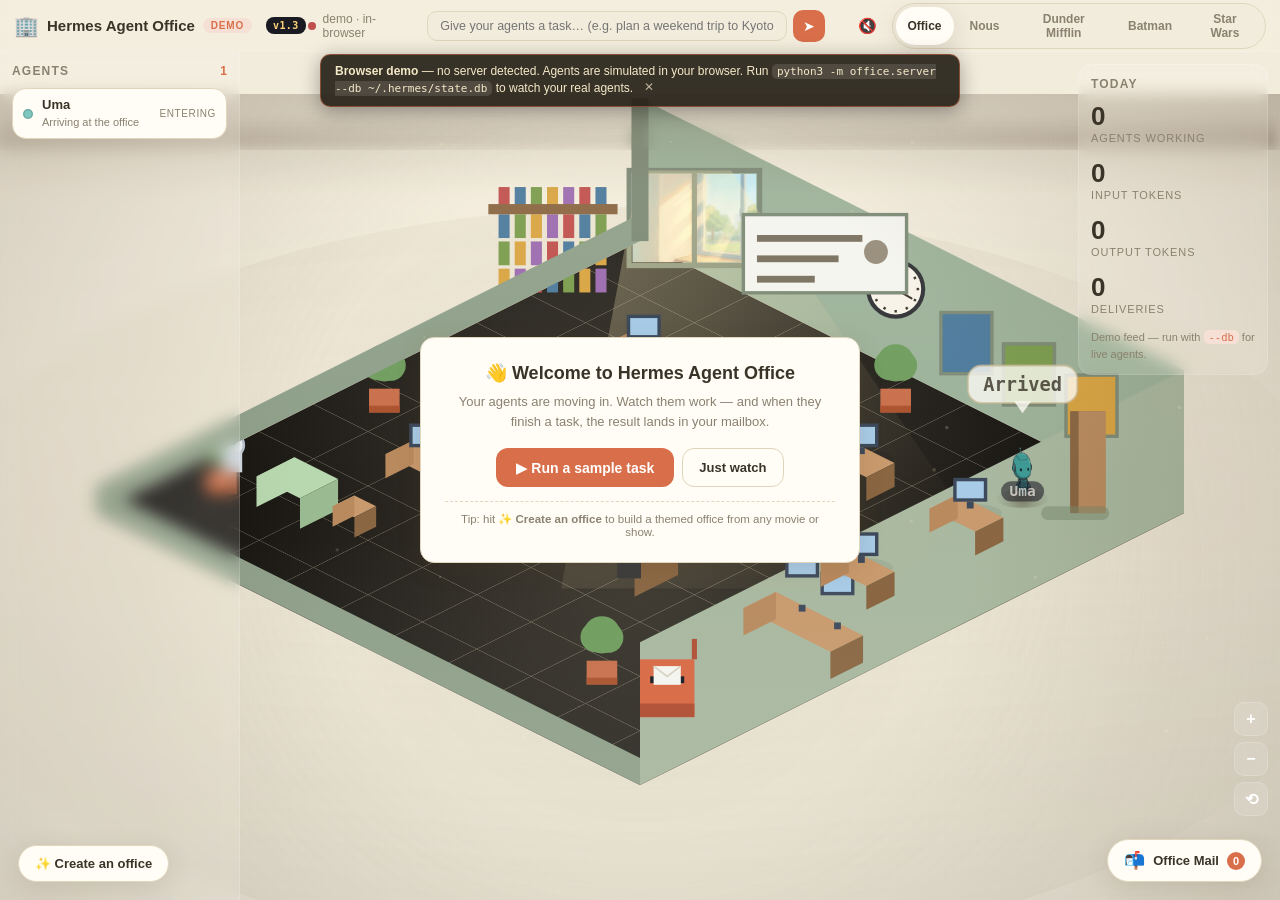
==== commit cf7048b9: "fix: theme-switch desk assignment — reset desk counter + never double-book an occupied desk (was dup" ====
--- a/web/index.html
+++ b/web/index.html
@@ -20,7 +20,7 @@
 <meta charset="utf-8">
 <meta name="viewport" content="width=device-width, initial-scale=1">
 <title>Hermes Agent Office</title>
-<link rel="stylesheet" href="style.css?v=1788131464">
+<link rel="stylesheet" href="style.css?v=1788131956">
 <meta property="og:type" content="website">
 <meta property="og:title" content="Hermes Agent Office — watch your agents work">
 <meta property="og:description" content="Your Hermes agents get an office: 3 art styles, custom offices from any movie or show, real-time work, deliveries in your mailbox. Open source, zero dependencies.">
@@ -188,16 +188,16 @@
     </div>
   </div>
 
-  <script src="custom.js?v=1788131464"></script>
-  <script src="creator-html.js?v=1788131464"></script>
-  <script src="engine.js?v=1788131464"></script>
-  <script src="office-renderer.js?v=1788131464"></script>
-  <script src="nous-renderer.js?v=1788131464"></script>
-  <script src="dunder-renderer.js?v=1788131464"></script>
-  <script src="voxel-renderer.js?v=1788131464"></script>
-  <script src="creator.js?v=1788131464"></script>
-  <script src="demo-feed.js?v=1788131464"></script>
-  <script src="app.js?v=1788131464"></script>
+  <script src="custom.js?v=1788131956"></script>
+  <script src="creator-html.js?v=1788131956"></script>
+  <script src="engine.js?v=1788131956"></script>
+  <script src="office-renderer.js?v=1788131956"></script>
+  <script src="nous-renderer.js?v=1788131956"></script>
+  <script src="dunder-renderer.js?v=1788131956"></script>
+  <script src="voxel-renderer.js?v=1788131956"></script>
+  <script src="creator.js?v=1788131956"></script>
+  <script src="demo-feed.js?v=1788131956"></script>
+  <script src="app.js?v=1788131956"></script>
   <script>
     if ('serviceWorker' in navigator) {
       window.addEventListener('load', () => navigator.serviceWorker.register('sw.js', { updateViaCache: 'none' }).catch(() => {}));
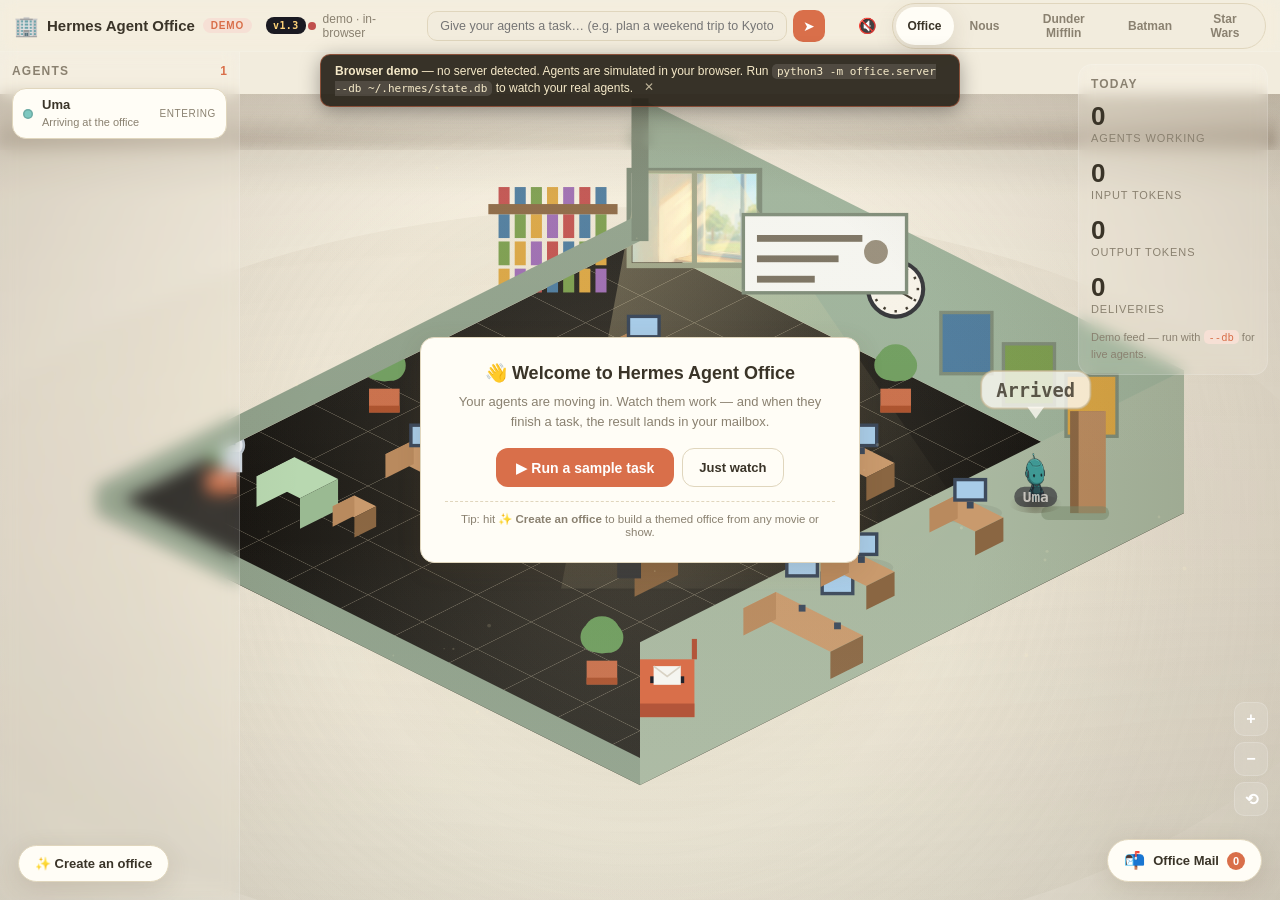
==== commit 760acdc0: "fix: roster duplicates — demo feed never respawns a name already in office; cap evicts any-status ag" ====
--- a/web/index.html
+++ b/web/index.html
@@ -20,7 +20,7 @@
 <meta charset="utf-8">
 <meta name="viewport" content="width=device-width, initial-scale=1">
 <title>Hermes Agent Office</title>
-<link rel="stylesheet" href="style.css?v=1788131956">
+<link rel="stylesheet" href="style.css?v=1788132510">
 <meta property="og:type" content="website">
 <meta property="og:title" content="Hermes Agent Office — watch your agents work">
 <meta property="og:description" content="Your Hermes agents get an office: 3 art styles, custom offices from any movie or show, real-time work, deliveries in your mailbox. Open source, zero dependencies.">
@@ -188,16 +188,16 @@
     </div>
   </div>
 
-  <script src="custom.js?v=1788131956"></script>
-  <script src="creator-html.js?v=1788131956"></script>
-  <script src="engine.js?v=1788131956"></script>
-  <script src="office-renderer.js?v=1788131956"></script>
-  <script src="nous-renderer.js?v=1788131956"></script>
-  <script src="dunder-renderer.js?v=1788131956"></script>
-  <script src="voxel-renderer.js?v=1788131956"></script>
-  <script src="creator.js?v=1788131956"></script>
-  <script src="demo-feed.js?v=1788131956"></script>
-  <script src="app.js?v=1788131956"></script>
+  <script src="custom.js?v=1788132510"></script>
+  <script src="creator-html.js?v=1788132510"></script>
+  <script src="engine.js?v=1788132510"></script>
+  <script src="office-renderer.js?v=1788132510"></script>
+  <script src="nous-renderer.js?v=1788132510"></script>
+  <script src="dunder-renderer.js?v=1788132510"></script>
+  <script src="voxel-renderer.js?v=1788132510"></script>
+  <script src="creator.js?v=1788132510"></script>
+  <script src="demo-feed.js?v=1788132510"></script>
+  <script src="app.js?v=1788132510"></script>
   <script>
     if ('serviceWorker' in navigator) {
       window.addEventListener('load', () => navigator.serviceWorker.register('sw.js', { updateViaCache: 'none' }).catch(() => {}));
